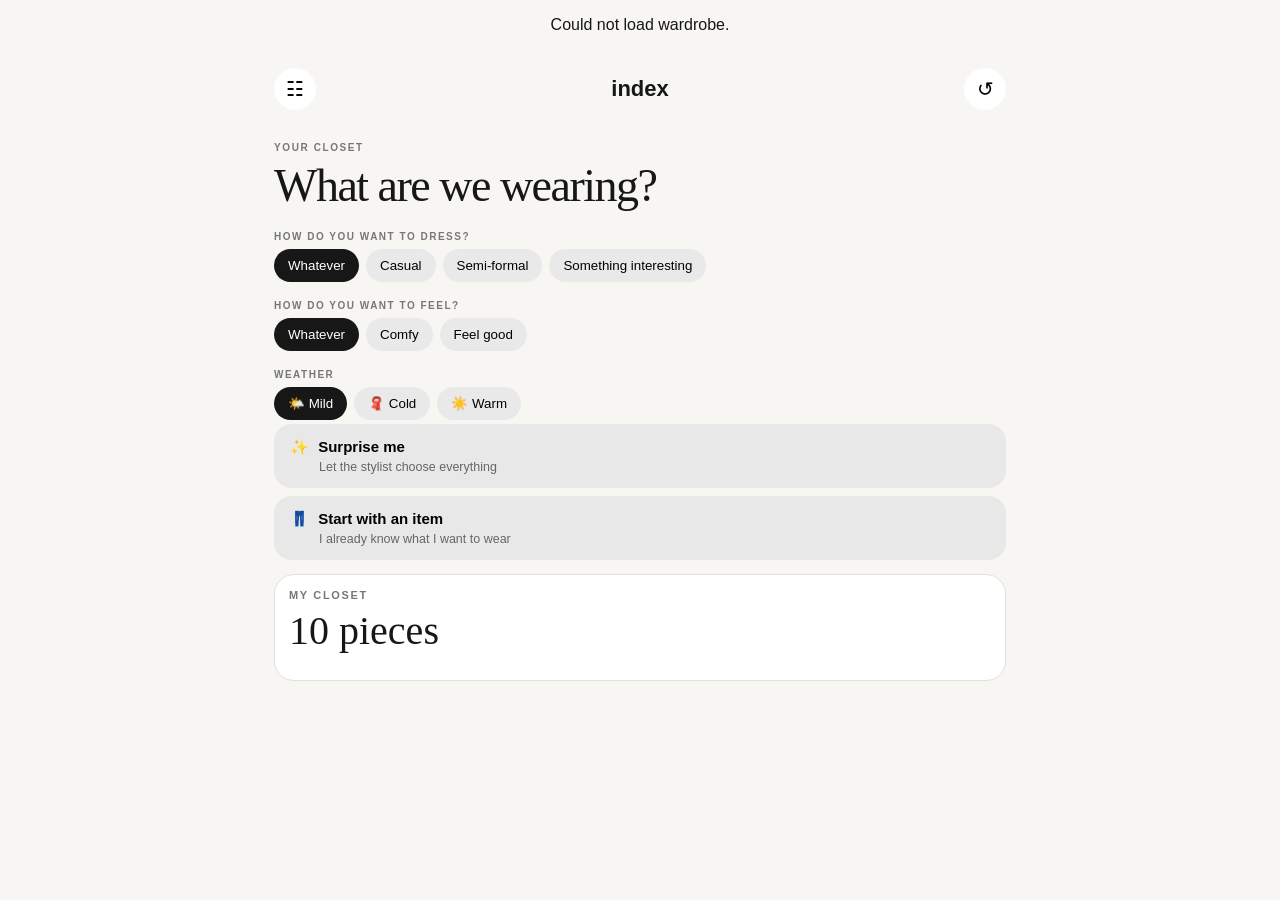
==== index.html @ 7ed8f75a "Add files via upload" ====
<!doctype html>
<html lang="en">
<head>
<meta charset="utf-8">
<meta name="viewport" content="width=device-width,initial-scale=1,viewport-fit=cover">
<title>index · outfit selector</title>
<link rel="stylesheet" href="styles.css">
</head>
<body>
<div class="app">
  <div class="top"><button class="round">☷</button><div class="logo">index</div><button class="round" id="reset">↺</button></div>
  <div class="eyebrow">YOUR CLOSET</div>
  <h1>What are we wearing?</h1>
  <div class="section-label">HOW DO YOU WANT TO DRESS?</div>
  <div class="chips" id="styles">
    <button class="chip active" data-style="any">Whatever</button><button class="chip" data-style="casual">Casual</button><button class="chip" data-style="semi">Semi-formal</button><button class="chip" data-style="interesting">Something interesting</button>
  </div>
  <div class="section-label">HOW DO YOU WANT TO FEEL?</div>
  <div class="chips" id="moods">
    <button class="chip active" data-mood="any">Whatever</button><button class="chip" data-mood="comfy">Comfy</button><button class="chip" data-mood="good">Feel good</button>
  </div>
  <div class="section-label">WEATHER</div>
  <div class="chips" id="weather">
    <button class="chip active" data-weather="mild">🌤️ Mild</button><button class="chip" data-weather="cold">🧣 Cold</button><button class="chip" data-weather="warm">☀️ Warm</button>
  </div>
  <div class="actions">
    <button class="action" id="surprise">✨ <b>Surprise me</b><small>Let the stylist choose everything</small></button>
    <button class="action" id="start">👖 <b>Start with an item</b><small>I already know what I want to wear</small></button>
  </div>
  <section class="card result" id="result"></section>
  <section class="card"><div class="section-title">MY CLOSET</div><div class="count"><span id="count">10</span> pieces</div><div class="grid" id="closet"></div></section>
</div>

<dialog id="picker">
  <div class="dialog-head"><div><div class="section-title">CHOOSE</div><h2>What do you want to wear?</h2></div><button class="close" onclick="picker.close()">×</button></div>
  <div class="pickgrid" id="pickgrid"></div>
</dialog>

<script src="app.js"></script>
</body></html>
---- styles.css ----
*{box-sizing:border-box}body{margin:0;background:#f7f6f3;color:#171717;font-family:Arial,sans-serif}
.app{max-width:760px;margin:auto;padding:18px 14px 50px}
.top{display:flex;justify-content:space-between;align-items:center}.logo{font-weight:800;font-size:22px}
.round{border:0;background:#fff;border-radius:50%;width:42px;height:42px;font-size:20px}
.eyebrow{font-size:10px;letter-spacing:.16em;color:#777;font-weight:800;margin-top:32px}
h1{font:46px/1 Georgia,serif;margin:10px 0 22px;letter-spacing:-1.5px}
.section-label{font-size:10px;letter-spacing:.15em;color:#777;font-weight:800;margin:14px 0 7px}.chips{display:flex;gap:7px;overflow:auto;padding-bottom:4px}.chip{border:0;border-radius:22px;background:#e9e9e9;padding:9px 14px;white-space:nowrap}.chip.active{background:#171717;color:#fff}
.filters{display:flex;gap:7px;margin:10px 0 14px}.filters select{border:0;border-radius:20px;background:#e9e9e9;padding:9px 12px}
.actions{display:grid;gap:8px}.action{border:0;border-radius:18px;background:#e8e8e8;text-align:left;padding:14px 16px;font-size:15px}.action b{margin-left:5px}.action small{display:block;color:#666;margin-top:4px;margin-left:29px}
.card{background:#fff;border:1px solid #e4e1dc;border-radius:20px;padding:14px;margin-top:14px}
.section-title{font-size:11px;letter-spacing:.15em;color:#777;font-weight:800}.count{font:40px Georgia,serif;margin:6px 0 12px}
.grid{display:grid;grid-template-columns:repeat(2,1fr);gap:10px}.item{position:relative;background:#faf9f6;border:1px solid #e2ded7;border-radius:15px;overflow:hidden}.item img{display:block;width:100%;aspect-ratio:1;object-fit:cover;background:#eee}.item .meta{padding:9px}.item b{font-size:13px}.item small{display:block;color:#777;font-size:11px;line-height:1.3;margin-top:3px}.unavail{opacity:.38}.badge{position:absolute;top:8px;right:8px;background:#111;color:#fff;border-radius:15px;padding:5px 8px;font-size:10px}
.result{display:none}.result.show{display:block}.result h2{font:30px Georgia,serif;margin:5px 0}.result p{color:#666;font-size:13px;line-height:1.4}.look{display:grid;grid-template-columns:repeat(2,1fr);gap:9px;margin-top:12px}.look .item img{aspect-ratio:1/1}.tools{display:flex;gap:7px;flex-wrap:wrap;margin-top:12px}.tools button{border:1px solid #ddd8d0;background:#fff;border-radius:20px;padding:9px 12px}
dialog{width:min(700px,calc(100% - 20px));border:0;border-radius:22px;padding:14px}dialog::backdrop{background:#0008}.dialog-head{display:flex;justify-content:space-between;align-items:center}.dialog-head h2{font:28px Georgia,serif;margin:5px 0 12px}.close{border:0;background:#eee;border-radius:50%;width:36px;height:36px}.pickgrid{display:grid;grid-template-columns:repeat(2,1fr);gap:9px}.pick{border:1px solid #ddd8d0;border-radius:14px;overflow:hidden;background:#faf9f6;padding:0;text-align:left}.pick img{width:100%;aspect-ratio:1;object-fit:cover}.pick b{display:block;padding:8px;font-size:12px}
@media(min-width:620px){.grid,.look,.pickgrid{grid-template-columns:repeat(4,1fr)}}
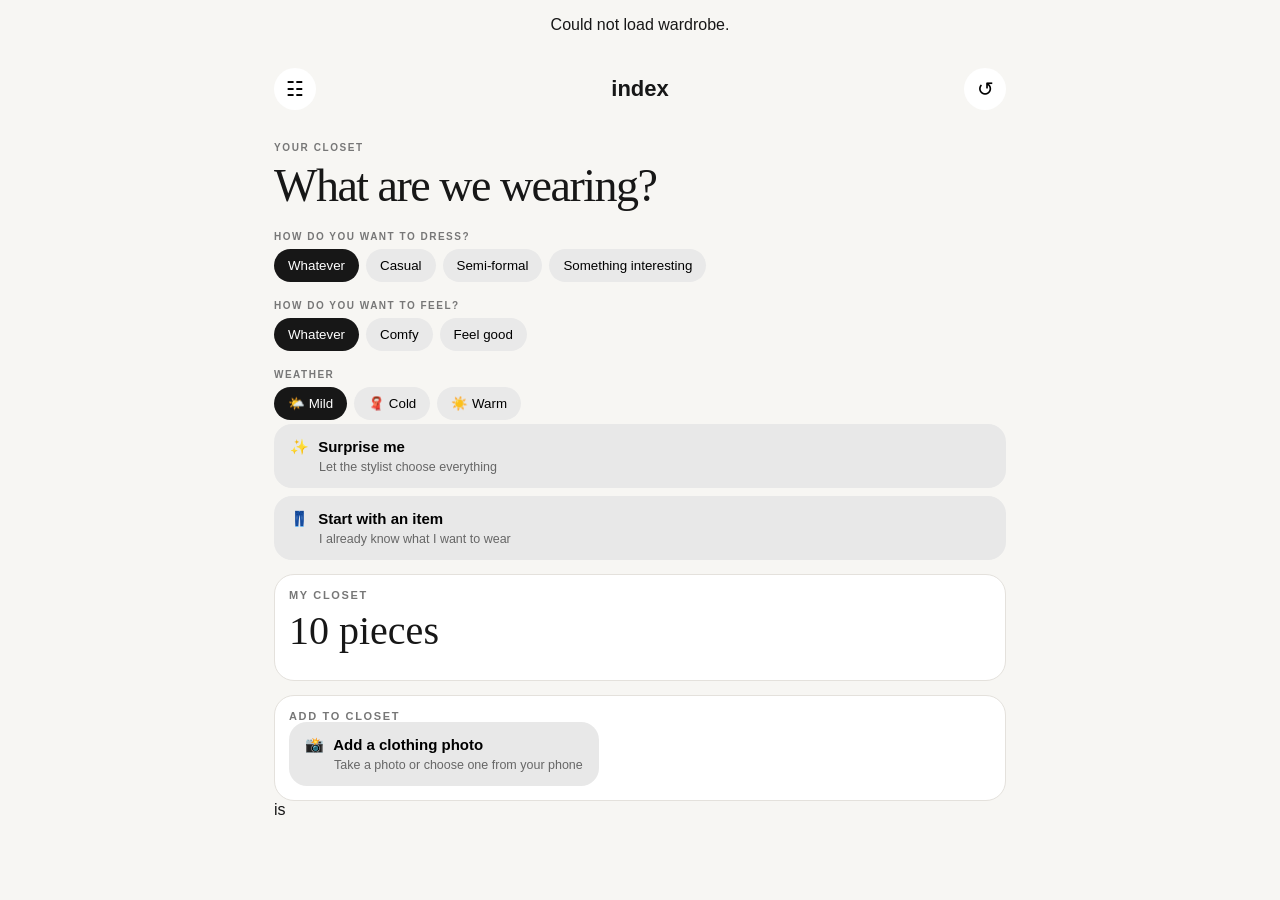
==== commit 3a70cec3: "Update index.html" ====
--- a/index.html
+++ b/index.html
@@ -29,7 +29,42 @@
   </div>
   <section class="card result" id="result"></section>
   <section class="card"><div class="section-title">MY CLOSET</div><div class="count"><span id="count">10</span> pieces</div><div class="grid" id="closet"></div></section>
-</div>
+<section class="card">
+  <div class="section-title">ADD TO CLOSET</div>
+
+  <button class="action" id="addItem">
+    📸 <b>Add a clothing photo</b>
+    <small>Take a photo or choose one from your phone</small>
+  </button>
+
+  <input id="photoInput"
+         type="file"
+         accept="image/*"
+         capture="environment"
+         hidden>
+
+  <div id="addForm" style="display:none;margin-top:12px">
+    <img id="photoPreview"
+         style="width:100%;max-height:280px;object-fit:contain;border-radius:15px;background:#eee">
+
+    <input id="itemName"
+           placeholder="What is it?"
+           style="width:100%;padding:12px;margin-top:10px;border:1px solid #ddd;border-radius:12px">
+
+    <select id="itemType"
+            style="width:100%;padding:12px;margin-top:8px;border:1px solid #ddd;border-radius:12px">
+      <option value="top">Top</option>
+      <option value="bottom">Bottom</option>
+      <option value="layer">Layer</option>
+      <option value="shoes">Shoes</option>
+      <option value="accessory">Accessory</option>
+    </select>
+
+    <button class="action" id="saveItem" style="margin-top:8px">
+      ✅ <b>Add to my closet</b>
+    </button>
+  </div>
+</section>is</div>
 
 <dialog id="picker">
   <div class="dialog-head"><div><div class="section-title">CHOOSE</div><h2>What do you want to wear?</h2></div><button class="close" onclick="picker.close()">×</button></div>
@@ -37,4 +72,4 @@
 </dialog>
 
 <script src="app.js"></script>
-</body></html>+</body></html>
